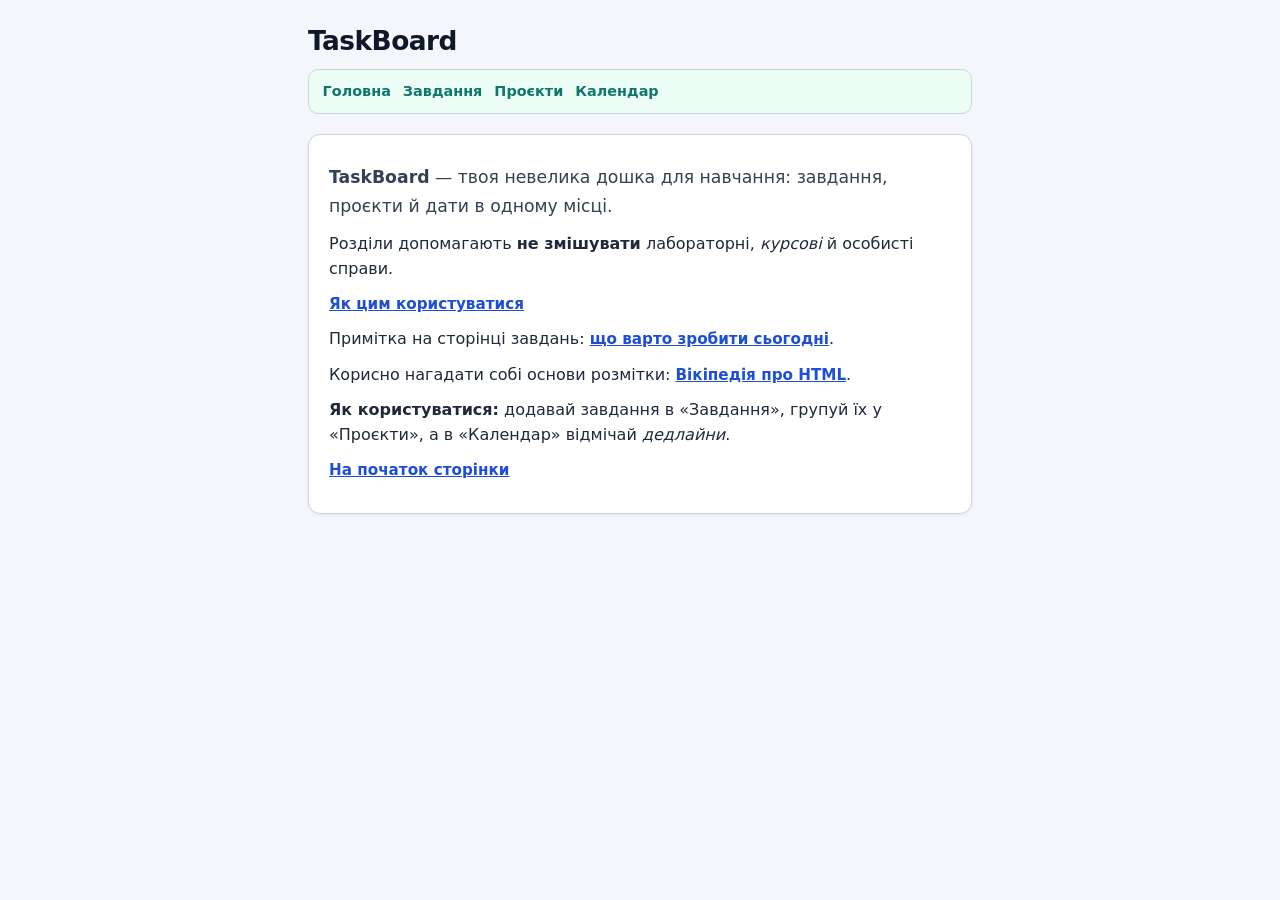
==== index.html @ 5daf0712 "ЛР3: зовнішній CSS, списки й таблиці, стилі посилань і body" ====
<!DOCTYPE html>
<html lang="uk">
<head>
  <meta charset="UTF-8">
  <meta name="author" content="Mashkovtseva Sofiia">
  <title>TaskBoard — головна</title>
  <link rel="stylesheet" href="styles.css">
  <style>
    main.panel a:link,
    main.panel a:visited {
      color: #1d4ed8 !important;
      text-decoration: underline !important;
      font-weight: 600 !important;
    }
    main.panel a:hover {
      color: #1e3a8a !important;
    }
  </style>
</head>
<body id="top" class="page-home">
  <div class="wrap">
    <header>
      <h1 id="main-title">TaskBoard</h1>
      <nav class="nav">
        <a href="index.html">Головна</a>
        <a href="tasks.html">Завдання</a>
        <a href="projects.html">Проєкти</a>
        <a href="calendar.html">Календар</a>
      </nav>
    </header>
    <main class="panel">
      <p class="lead" style="font-size: 1.08rem !important; line-height: 1.7 !important; color: #334155 !important;"><strong>TaskBoard</strong> — твоя невелика дошка для навчання: завдання, проєкти й дати в одному місці.</p>
      <p>Розділи допомагають <strong>не змішувати</strong> лабораторні, <em>курсові</em> й особисті справи.</p>
      <p><a href="#about">Як цим користуватися</a></p>
      <p>Примітка на сторінці завдань: <a href="tasks.html#tasks-note">що варто зробити сьогодні</a>.</p>
      <p>Корисно нагадати собі основи розмітки: <a href="https://uk.wikipedia.org/wiki/HTML">Вікіпедія про HTML</a>.</p>
      <p id="about"><strong>Як користуватися:</strong> додавай завдання в «Завдання», групуй їх у «Проєкти», а в «Календар» відмічай <em>дедлайни</em>.</p>
      <p><a href="#top">На початок сторінки</a></p>
    </main>
  </div>
</body>
</html>
---- styles.css ----
:root {
  --panel: #ffffff;
  --text: #1e293b;
  --muted: #64748b;
  --accent: #14b8a6;
  --accent-dark: #0f766e;
  --nav-bg: #ecfdf5;
  --border: #cbd5e1;
  --body-bg: #f1f5f9;
}

* {
  box-sizing: border-box;
}

body {
  margin: 0;
  min-height: 100vh;
  font-family: system-ui, -apple-system, "Segoe UI", Roboto, sans-serif;
  font-size: 1rem;
  line-height: 1.55;
  color: var(--text);
  font-style: normal;
  text-align: left;
  background-color: var(--body-bg);
}

body.page-home {
  background-color: #f4f6fb !important;
}

body.page-home {
  background-color: pink;
}

body.page-tasks {
  background-color: #f0fdf4 !important;
}

body.page-projects {
  background-color: #eef3f8 !important;
  background-image: url("images/clock.jpeg");
  background-repeat: no-repeat;
  background-position: top right;
  background-size: 200px auto;
}

body.page-calendar {
  background-color: #fffbeb !important;
}

h1#main-title {
  margin: 0 0 0.75rem;
  font-size: 1.65rem;
  font-weight: 700;
  font-style: normal;
  line-height: 1.25;
  letter-spacing: -0.02em;
  color: #0f172a;
  text-align: left;
}

main.panel a:link,
main.panel a:visited {
  font-size: 0.95rem;
  font-style: normal;
  line-height: 1.5;
  text-align: left;
  color: var(--accent-dark);
  text-decoration: none;
  font-weight: 600;
}

main.panel a:hover {
  color: var(--accent);
  text-decoration: underline;
}

table.simple-chart {
  border-collapse: separate;
  border-spacing: 0;
}

table.matrix {
  border-collapse: separate;
  border-spacing: 8px;
}

.wrap {
  max-width: 44rem;
  margin: 0 auto;
  padding: 1.5rem 1.25rem 2.5rem;
}

header {
  margin-bottom: 1.25rem;
}

.nav {
  display: flex;
  flex-wrap: wrap;
  gap: 0.35rem 0.75rem;
  padding: 0.65rem 0.85rem;
  background: var(--nav-bg);
  border-radius: 10px;
  border: 1px solid var(--border);
}

.nav a {
  color: var(--accent-dark);
  text-decoration: none;
  font-weight: 600;
  font-size: 0.9rem;
}

.nav a:hover {
  text-decoration: underline;
  color: var(--accent);
}

main.panel,
.panel {
  background: var(--panel);
  padding: 1.1rem 1.25rem 1.25rem;
  border-radius: 12px;
  border: 1px solid var(--border);
  box-shadow: 0 1px 3px rgba(15, 23, 42, 0.06);
}

p {
  margin: 0.65rem 0;
}

p.lead {
  font-size: 1.05rem;
  color: var(--muted);
}

a:link,
a:visited {
  color: var(--accent-dark);
}

a:hover {
  color: var(--accent);
}

table {
  width: 100%;
  margin: 1rem 0;
  font-size: 0.95rem;
  font-family: system-ui, -apple-system, "Segoe UI", Roboto, sans-serif;
  border: 2px solid #94a3b8;
  border-radius: 8px;
  overflow: hidden;
  background-color: #f8fafc;
}

table caption {
  caption-side: top;
  text-align: left;
  font-weight: 700;
  font-size: 1rem;
  line-height: 1.4;
  margin: 0 0 0.5rem;
  padding: 0.25rem 0;
  color: #0f172a;
}

th,
td {
  border: 1px solid var(--border);
  padding: 0.55rem 0.7rem;
  vertical-align: middle;
  font-size: 0.95rem;
  line-height: 1.45;
}

th {
  background: #ccfbf1;
  color: #134e4a;
  font-weight: 700;
}

tbody tr:nth-child(even) td {
  background-color: #f1f5f9;
}

table.simple-chart td,
table.simple-chart th {
  background-color: #ffffff;
}

table.simple-chart tbody tr:nth-child(even) td {
  background-color: #f8fafc;
}

table.matrix {
  background-color: #fffef5;
  border-color: #eab308;
}

table.matrix th,
table.matrix td {
  border-color: #fde047;
}

.img-inline {
  display: block;
  border-radius: 8px;
  max-width: 100%;
  height: auto;
}

a.img-wrap {
  display: inline-block;
  border-radius: 10px;
  overflow: hidden;
  box-shadow: 0 2px 8px rgba(15, 23, 42, 0.12);
}

a.img-wrap:hover {
  box-shadow: 0 4px 14px rgba(59, 130, 246, 0.35);
}

iframe {
  display: block;
  width: 100%;
  max-width: 100%;
  height: 200px;
  margin: 0.75rem 0;
  border: 1px solid var(--border);
  border-radius: 10px;
  background: var(--panel);
}

ul {
  margin: 0.65rem 0 0.85rem;
  padding: 0.5rem 0.5rem 0.5rem 1.75rem;
  border: 1px solid #cbd5e1;
  border-radius: 8px;
  background-color: #f8fafc;
  color: #1e293b;
  font-size: 0.95rem;
  line-height: 1.55;
}

ol {
  margin: 0.65rem 0 0.85rem;
  padding: 0.55rem 0.55rem 0.55rem 1.85rem;
  border: 1px solid #bae6fd;
  border-radius: 8px;
  background-color: #f0f9ff;
  color: #0c4a6e;
  font-size: 0.95rem;
  line-height: 1.55;
}

dl {
  margin: 0.65rem 0 0.85rem;
  padding: 0.65rem 0.85rem;
  border: 1px solid #c4b5fd;
  border-radius: 8px;
  background-color: #faf5ff;
  color: #1e293b;
  font-size: 0.95rem;
  line-height: 1.5;
}

dt {
  font-weight: 700;
  margin-top: 0.4rem;
  color: #5b21b6;
  font-size: 0.98rem;
}

dd {
  margin: 0.25rem 0 0.5rem 1rem;
  padding-left: 0.35rem;
  color: var(--muted);
  border-left: 3px solid #ddd6fe;
}
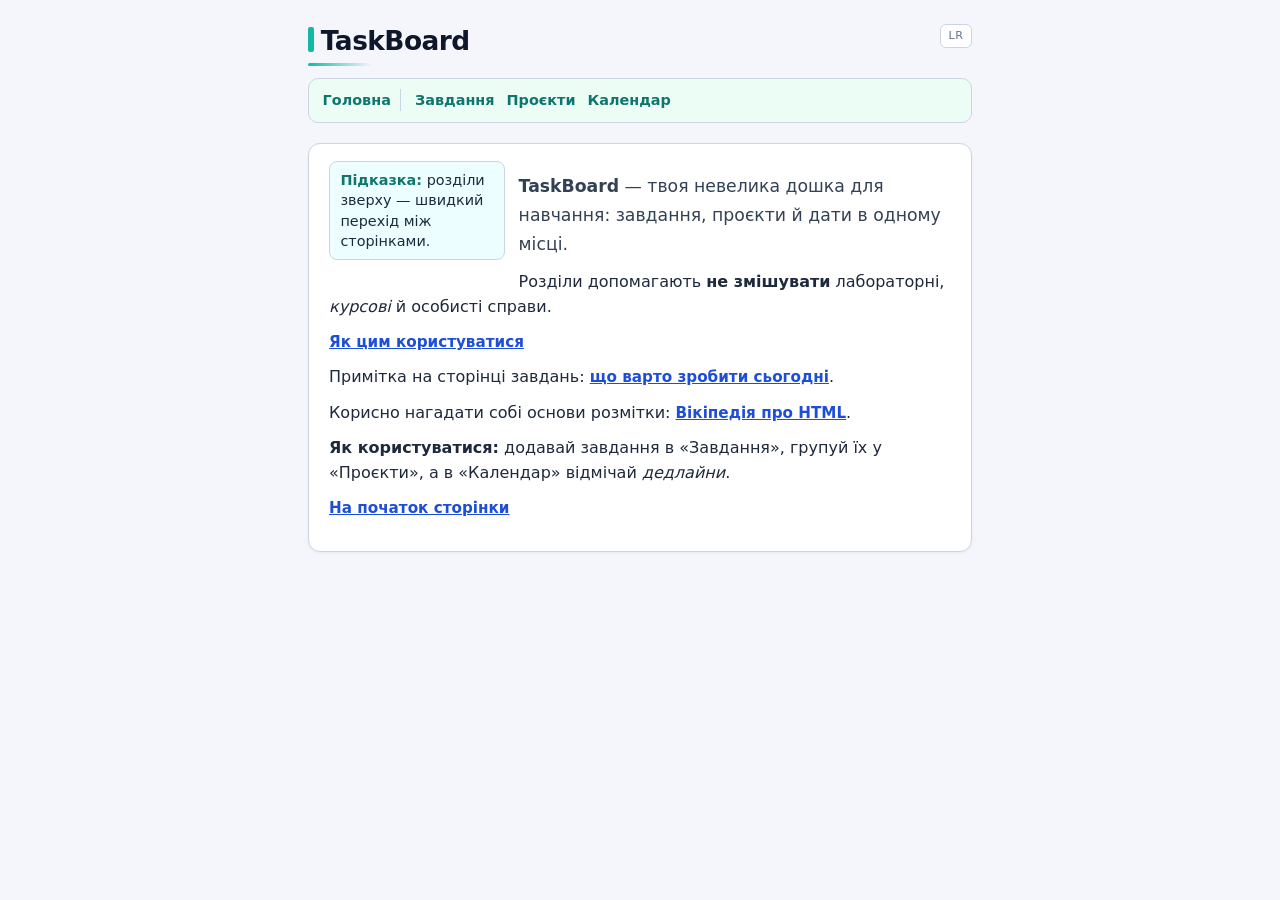
==== commit 41ddd039: "ЛР5: div і span, position і float, псевдокласи посилань та ::before/::after" ====
--- a/index.html
+++ b/index.html
@@ -15,20 +15,27 @@
     main.panel a:hover {
       color: #1e3a8a !important;
     }
+    main.panel a:active {
+      color: #b45309 !important;
+    }
   </style>
 </head>
 <body id="top" class="page-home">
   <div class="wrap">
-    <header>
-      <h1 id="main-title">TaskBoard</h1>
-      <nav class="nav">
-        <a href="index.html">Головна</a>
-        <a href="tasks.html">Завдання</a>
-        <a href="projects.html">Проєкти</a>
-        <a href="calendar.html">Календар</a>
-      </nav>
-    </header>
+    <div class="header-block">
+      <div class="corner-badge"><span>LR</span></div>
+      <header>
+        <h1 id="main-title"><span>TaskBoard</span></h1>
+        <nav class="nav">
+          <a href="index.html">Головна</a>
+          <a href="tasks.html">Завдання</a>
+          <a href="projects.html">Проєкти</a>
+          <a href="calendar.html">Календар</a>
+        </nav>
+      </header>
+    </div>
     <main class="panel">
+      <div class="aside-float" style="float: left"><span>Підказка:</span> розділи зверху — швидкий перехід між сторінками.</div>
       <p class="lead" style="font-size: 1.08rem !important; line-height: 1.7 !important; color: #334155 !important;"><strong>TaskBoard</strong> — твоя невелика дошка для навчання: завдання, проєкти й дати в одному місці.</p>
       <p>Розділи допомагають <strong>не змішувати</strong> лабораторні, <em>курсові</em> й особисті справи.</p>
       <p><a href="#about">Як цим користуватися</a></p>
--- a/styles.css
+++ b/styles.css
@@ -60,6 +60,27 @@
   text-align: left;
 }
 
+h1#main-title::before {
+  content: "";
+  display: inline-block;
+  width: 0.35rem;
+  height: 0.95em;
+  margin-right: 0.45rem;
+  vertical-align: -0.06em;
+  border-radius: 2px;
+  background-color: var(--accent);
+}
+
+h1#main-title::after {
+  content: "";
+  display: block;
+  width: 4rem;
+  height: 3px;
+  margin-top: 0.35rem;
+  border-radius: 2px;
+  background: linear-gradient(90deg, var(--accent), transparent);
+}
+
 main.panel a:link,
 main.panel a:visited {
   font-size: 0.95rem;
@@ -76,6 +97,10 @@
   text-decoration: underline;
 }
 
+main.panel a:active {
+  color: #0f766e;
+}
+
 table.simple-chart {
   border-collapse: separate;
   border-spacing: 0;
@@ -87,13 +112,33 @@
 }
 
 .wrap {
+  position: relative;
   max-width: 44rem;
   margin: 0 auto;
   padding: 1.5rem 1.25rem 2.5rem;
 }
 
+.header-block {
+  position: relative;
+  margin-bottom: 1.25rem;
+}
+
+.corner-badge {
+  position: absolute;
+  top: 0;
+  right: 0;
+  z-index: 1;
+  padding: 0.15rem 0.45rem;
+  font-size: 0.7rem;
+  letter-spacing: 0.06em;
+  color: var(--muted);
+  border: 1px solid var(--border);
+  border-radius: 6px;
+  background: var(--panel);
+}
+
 header {
-  margin-bottom: 1.25rem;
+  margin-bottom: 0;
 }
 
 .nav {
@@ -106,7 +151,8 @@
   border: 1px solid var(--border);
 }
 
-.nav a {
+.nav a:link,
+.nav a:visited {
   color: var(--accent-dark);
   text-decoration: none;
   font-weight: 600;
@@ -116,6 +162,39 @@
 .nav a:hover {
   text-decoration: underline;
   color: var(--accent);
+}
+
+.nav a:active {
+  color: #0e7490;
+  text-decoration: none;
+}
+
+.nav a:first-child {
+  padding-right: 0.55rem;
+  margin-right: 0.15rem;
+  border-right: 1px solid var(--border);
+}
+
+main.panel .aside-float {
+  max-width: 11rem;
+  margin: 0 0.85rem 0.65rem 0;
+  padding: 0.5rem 0.65rem;
+  border: 1px solid var(--border);
+  border-radius: 8px;
+  background: #ecfeff;
+  font-size: 0.9rem;
+  line-height: 1.4;
+}
+
+main.panel .aside-float span {
+  font-weight: 700;
+  color: var(--accent-dark);
+}
+
+main.panel::after {
+  content: "";
+  display: block;
+  clear: both;
 }
 
 main.panel,
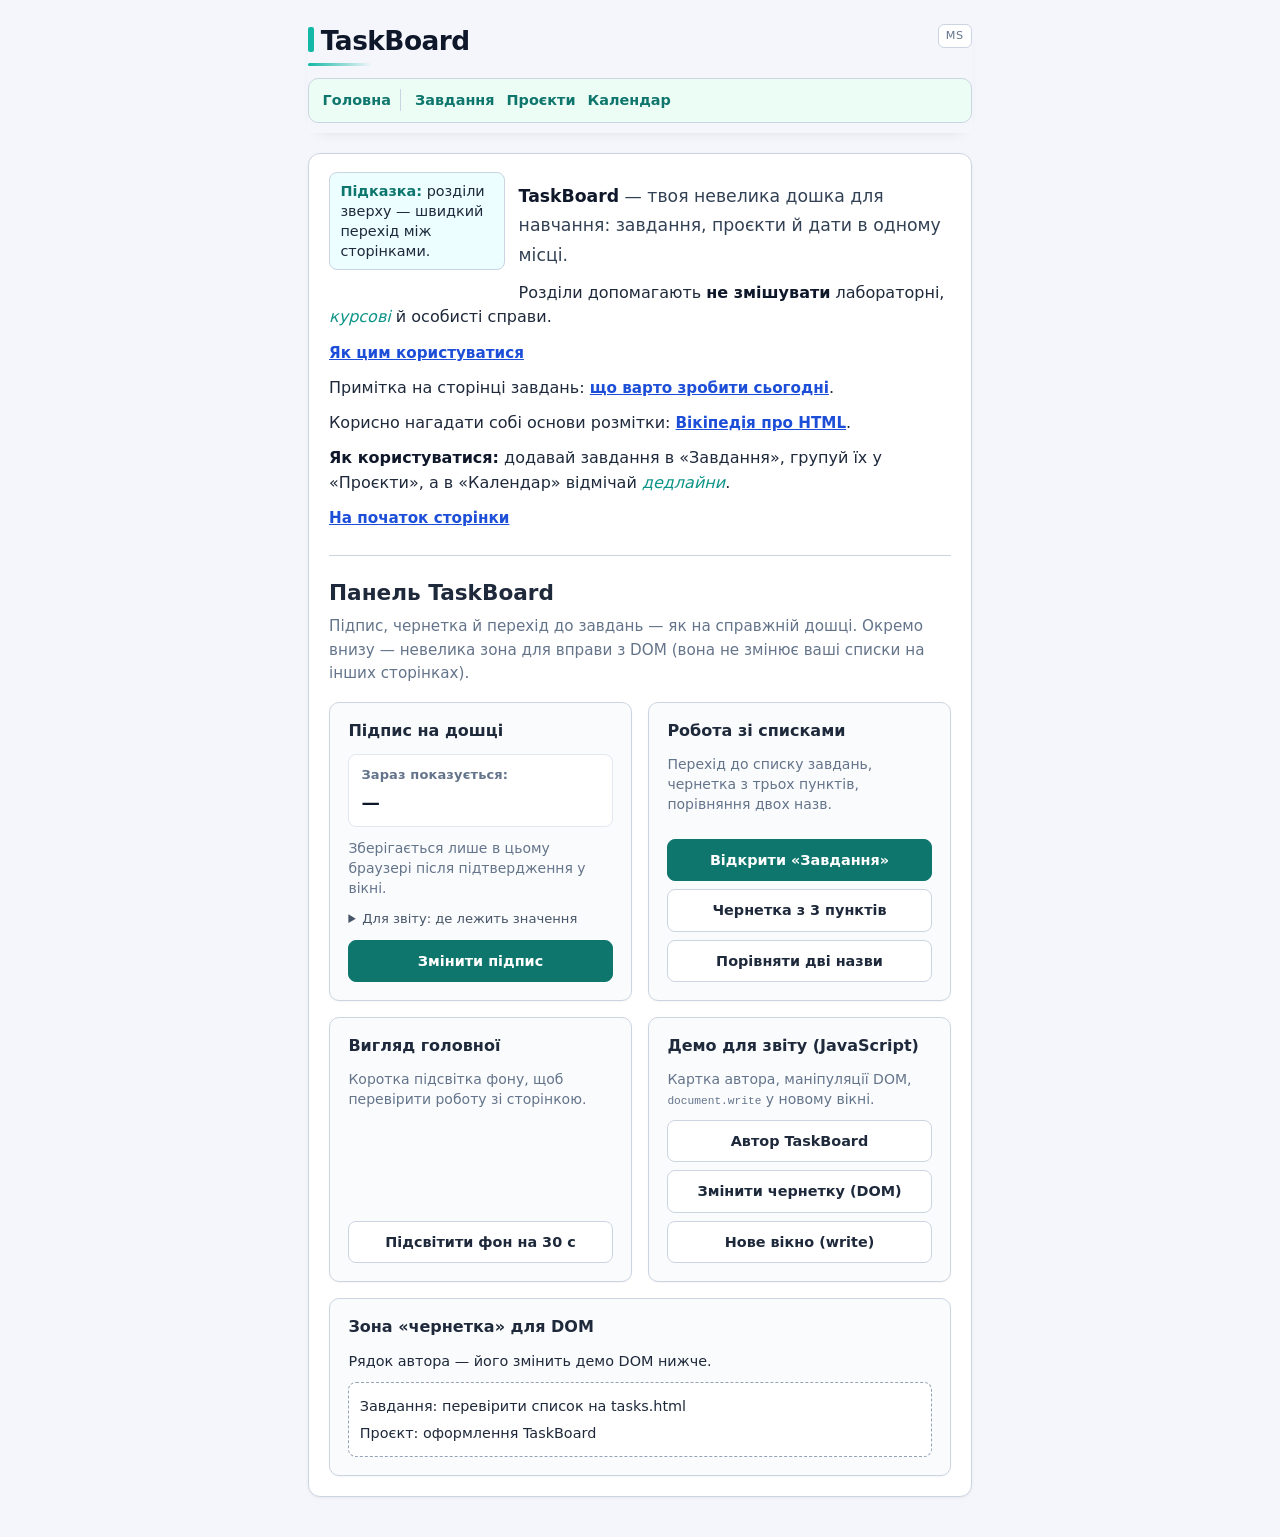
==== commit 002bb93c: "update taskboard" ====
--- a/index.html
+++ b/index.html
@@ -23,7 +23,7 @@
 <body id="top" class="page-home">
   <div class="wrap">
     <div class="header-block">
-      <div class="corner-badge"><span>LR</span></div>
+      <div class="corner-badge"><span>MS</span></div>
       <header>
         <h1 id="main-title"><span>TaskBoard</span></h1>
         <nav class="nav">
@@ -43,7 +43,132 @@
       <p>Корисно нагадати собі основи розмітки: <a href="https://uk.wikipedia.org/wiki/HTML">Вікіпедія про HTML</a>.</p>
       <p id="about"><strong>Як користуватися:</strong> додавай завдання в «Завдання», групуй їх у «Проєкти», а в «Календар» відмічай <em>дедлайни</em>.</p>
       <p><a href="#top">На початок сторінки</a></p>
+
+      <section id="page-scripts" class="tb-lab" aria-labelledby="page-scripts-title">
+        <header class="tb-lab__intro">
+          <h2 id="page-scripts-title">Панель TaskBoard</h2>
+          <p>
+            Підпис, чернетка й перехід до завдань — як на справжній дошці. Окремо внизу — невелика зона для вправи з DOM
+            (вона не змінює ваші списки на інших сторінках).
+          </p>
+        </header>
+
+        <div class="tb-lab__grid">
+          <section class="tb-card" aria-labelledby="tb-profile-heading">
+            <h3 id="tb-profile-heading">Підпис на дошці</h3>
+            <p class="tb-card__display">
+              <span class="tb-card__label">Зараз показується:</span>
+              <strong id="board-display-name" class="tb-card__name">—</strong>
+            </p>
+            <p class="tb-card__hint">Зберігається лише в цьому браузері після підтвердження у вікні.</p>
+            <details class="tb-details">
+              <summary>Для звіту: де лежить значення</summary>
+              <p><code>localStorage</code>, ключ <code>taskboardDisplayName</code>.</p>
+            </details>
+            <button type="button" id="btn-native-windows" class="tb-btn tb-btn--accent">Змінити підпис</button>
+          </section>
+
+          <section class="tb-card" aria-labelledby="tb-work-heading">
+            <h3 id="tb-work-heading">Робота зі списками</h3>
+            <p class="tb-card__hint">Перехід до списку завдань, чернетка з трьох пунктів, порівняння двох назв.</p>
+            <div class="tb-card__actions">
+              <button type="button" id="btn-open-tasks" class="tb-btn tb-btn--accent">Відкрити «Завдання»</button>
+              <button type="button" id="btn-user-lines" class="tb-btn">Чернетка з 3 пунктів</button>
+              <button type="button" id="btn-string-compare" class="tb-btn">Порівняти дві назви</button>
+            </div>
+          </section>
+
+          <section class="tb-card" aria-labelledby="tb-look-heading">
+            <h3 id="tb-look-heading">Вигляд головної</h3>
+            <p class="tb-card__hint">Коротка підсвітка фону, щоб перевірити роботу зі сторінкою.</p>
+            <div class="tb-card__actions">
+              <button type="button" id="btn-temp-background" class="tb-btn">Підсвітити фон на 30 с</button>
+            </div>
+          </section>
+
+          <section class="tb-card tb-card--course" aria-labelledby="tb-course-heading">
+            <h3 id="tb-course-heading">Демо для звіту (JavaScript)</h3>
+            <p class="tb-card__hint">Картка автора, маніпуляції DOM, <code>document.write</code> у новому вікні.</p>
+            <div class="tb-card__actions">
+              <button type="button" id="btn-author-card" class="tb-btn">Автор TaskBoard</button>
+              <button type="button" id="btn-dom-demo" class="tb-btn">Змінити чернетку (DOM)</button>
+              <button type="button" id="btn-document-write" class="tb-btn">Нове вікно (write)</button>
+            </div>
+          </section>
+
+          <section class="tb-card tb-card--wide tb-card--sandbox" aria-labelledby="tb-sandbox-heading">
+            <h3 id="tb-sandbox-heading">Зона «чернетка» для DOM</h3>
+            <p id="author-snippet" data-role="автор">Рядок автора — його змінить демо DOM нижче.</p>
+            <div id="dom-sandbox">
+              <p class="sandbox-line">Завдання: перевірити список на tasks.html</p>
+              <p class="sandbox-line">Проєкт: оформлення TaskBoard</p>
+            </div>
+          </section>
+        </div>
+      </section>
     </main>
   </div>
+  <script>
+    (function () {
+      function bindNativeWindowsDemo() {
+        window.alert(
+          "TaskBoard — крок 1 з 3: alert.\n\n" +
+            "Далі з’явиться prompt: введіть ім’я або нік, яким ви підписуєтесь на дошці.\n" +
+            "Якщо у prompt натиснете «Скасувати», вікно підтвердження (confirm) не відкриється."
+        );
+        var name = window.prompt(
+          "TaskBoard — крок 2 з 3: prompt.\n\nЯк до вас звертатися на дошці (ім’я або нік)?",
+          ""
+        );
+        if (name === null) {
+          window.alert("TaskBoard: введення імені скасовано — поверніться до кнопки, коли будете готові.");
+          return;
+        }
+        var accepted = window.confirm(
+          "TaskBoard — крок 3 з 3: confirm.\n\nПідпис на дошці: «" +
+            name +
+            "».\n\nOK — зберегти в localStorage і показати в блоці «Підпис на дошці» нижче.\nСкасувати — не зберігати."
+        );
+        if (!accepted) {
+          window.alert("TaskBoard: підпис не збережено (у confirm натиснуто Скасувати).");
+          return;
+        }
+        var trimmed = name.trim();
+        if (trimmed === "") {
+          window.alert("TaskBoard: підпис лише з пробілів — нічого не збережено, введіть букви або цифри.");
+          return;
+        }
+        try {
+          window.localStorage.setItem("taskboardDisplayName", trimmed);
+        } catch (err) {
+          window.alert("TaskBoard: не вдалося записати в localStorage (наприклад, приватний режим).");
+          return;
+        }
+        var slot = document.getElementById("board-display-name");
+        if (slot) {
+          slot.textContent = trimmed;
+        }
+      }
+      function applyStoredBoardName() {
+        try {
+          var stored = window.localStorage.getItem("taskboardDisplayName");
+          var slot = document.getElementById("board-display-name");
+          if (stored && slot) {
+            slot.textContent = stored;
+          }
+        } catch (err) {
+          /* ignore */
+        }
+      }
+      document.addEventListener("DOMContentLoaded", function () {
+        applyStoredBoardName();
+        var b = document.getElementById("btn-native-windows");
+        if (b) {
+          b.addEventListener("click", bindNativeWindowsDemo);
+        }
+      });
+    })();
+  </script>
+  <script src="app.js" defer></script>
 </body>
 </html>
--- a/styles.css
+++ b/styles.css
@@ -29,10 +29,6 @@
   background-color: #f4f6fb !important;
 }
 
-body.page-home {
-  background-color: pink;
-}
-
 body.page-tasks {
   background-color: #f0fdf4 !important;
 }
@@ -112,15 +108,40 @@
 }
 
 .wrap {
-  position: relative;
   max-width: 44rem;
   margin: 0 auto;
   padding: 1.5rem 1.25rem 2.5rem;
 }
 
 .header-block {
-  position: relative;
+  position: sticky;
+  top: 0;
+  z-index: 30;
   margin-bottom: 1.25rem;
+  padding-bottom: 0.65rem;
+  box-shadow: 0 6px 14px -10px rgba(15, 23, 42, 0.15);
+}
+
+/* Фон як у body.* — щоб при прокрутці текст під шапкою не «просвічував» */
+body.page-home .header-block {
+  background-color: #f4f6fb;
+}
+
+/* Той самий селектор, але з !important — перебиває колір у блоці вище */
+/* body.page-home .header-block {
+  background-color: pink !important;
+} */
+
+body.page-tasks .header-block {
+  background-color: #f0fdf4;
+}
+
+body.page-projects .header-block {
+  background-color: #eef3f8;
+}
+
+body.page-calendar .header-block {
+  background-color: #fffbeb;
 }
 
 .corner-badge {
@@ -141,6 +162,10 @@
   margin-bottom: 0;
 }
 
+header > h1 + .nav {
+  margin-top: 0.35rem;
+}
+
 .nav {
   display: flex;
   flex-wrap: wrap;
@@ -151,25 +176,25 @@
   border: 1px solid var(--border);
 }
 
-.nav a:link,
-.nav a:visited {
+.nav > a:link,
+.nav > a:visited {
   color: var(--accent-dark);
   text-decoration: none;
   font-weight: 600;
   font-size: 0.9rem;
 }
 
-.nav a:hover {
+.nav > a:hover {
   text-decoration: underline;
   color: var(--accent);
 }
 
-.nav a:active {
+.nav > a:active {
   color: #0e7490;
   text-decoration: none;
 }
 
-.nav a:first-child {
+.nav > a:first-child {
   padding-right: 0.55rem;
   margin-right: 0.15rem;
   border-right: 1px solid var(--border);
@@ -213,6 +238,27 @@
 p.lead {
   font-size: 1.05rem;
   color: var(--muted);
+}
+
+main.panel p em {
+  color: #0d9488;
+  font-style: italic;
+}
+
+main.panel p strong {
+  color: #0f172a;
+}
+
+main.panel ul > li {
+  padding: 0.15rem 0;
+}
+
+main.panel ol > li {
+  padding: 0.15rem 0;
+}
+
+dl dt + dd {
+  margin-top: 0.15rem;
 }
 
 a:link,
@@ -359,3 +405,196 @@
   color: var(--muted);
   border-left: 3px solid #ddd6fe;
 }
+
+/* ——— Панель TaskBoard (головна, #page-scripts) ——— */
+.tb-lab {
+  margin-top: 1.5rem;
+  padding-top: 1.25rem;
+  border-top: 1px solid var(--border);
+}
+
+.tb-lab__intro h2 {
+  margin: 0 0 0.35rem;
+  font-size: 1.35rem;
+  color: var(--text);
+}
+
+.tb-lab__intro p {
+  margin: 0 0 1rem;
+  color: var(--muted);
+  font-size: 0.95rem;
+  max-width: 52rem;
+}
+
+.tb-lab__grid {
+  display: grid;
+  gap: 1rem;
+  grid-template-columns: repeat(auto-fit, minmax(15.5rem, 1fr));
+  align-items: stretch;
+}
+
+@media (min-width: 900px) {
+  .tb-lab__grid {
+    grid-template-columns: repeat(2, minmax(0, 1fr));
+  }
+
+  .tb-card--wide {
+    grid-column: 1 / -1;
+  }
+}
+
+.tb-card {
+  display: flex;
+  flex-direction: column;
+  gap: 0.65rem;
+  height: 100%;
+  min-height: 0;
+  margin: 0;
+  padding: 1rem 1.15rem 1.1rem;
+  background: #fafbfc;
+  border: 1px solid var(--border);
+  border-radius: 10px;
+  box-shadow: 0 1px 2px rgba(15, 23, 42, 0.04);
+}
+
+/* Кнопки / блок дій — внизу картки в одному ряду сітки */
+.tb-card:not(.tb-card--sandbox) > *:last-child {
+  margin-top: auto;
+}
+
+.tb-card--sandbox {
+  height: auto;
+}
+
+.tb-card--sandbox > *:last-child {
+  margin-top: 0;
+}
+
+.tb-card p {
+  margin: 0;
+}
+
+.tb-card h3 {
+  margin: 0;
+  font-size: 1rem;
+  font-weight: 700;
+  color: var(--text);
+}
+
+.tb-card__display {
+  margin: 0;
+  padding: 0.65rem 0.75rem;
+  background: var(--panel);
+  border: 1px solid #e2e8f0;
+  border-radius: 8px;
+}
+
+.tb-card__label {
+  display: block;
+  font-size: 0.8125rem;
+  font-weight: 600;
+  letter-spacing: 0.01em;
+  color: var(--muted);
+  margin-bottom: 0.35rem;
+}
+
+.tb-card__name {
+  display: block;
+  font-size: 1.15rem;
+  font-weight: 700;
+  color: var(--accent-dark);
+  line-height: 1.35;
+  overflow-wrap: anywhere;
+}
+
+.tb-card__hint {
+  margin: 0;
+  font-size: 0.875rem;
+  color: var(--muted);
+  line-height: 1.45;
+}
+
+.tb-card--course .tb-card__hint code {
+  font-size: 0.8em;
+}
+
+.tb-details {
+  margin: 0;
+  font-size: 0.82rem;
+  color: var(--muted);
+}
+
+.tb-details summary {
+  cursor: pointer;
+  color: #475569;
+}
+
+.tb-details p {
+  margin: 0.4rem 0 0;
+  padding-left: 0.5rem;
+  border-left: 2px solid #e2e8f0;
+}
+
+.tb-card__actions {
+  display: flex;
+  flex-direction: column;
+  gap: 0.5rem;
+  width: 100%;
+  margin: 0;
+  padding: 0;
+}
+
+.tb-btn {
+  display: block;
+  width: 100%;
+  box-sizing: border-box;
+  margin: 0;
+  padding: 0.55rem 0.75rem;
+  min-height: 2.65rem;
+  font: inherit;
+  font-size: 0.9rem;
+  font-weight: 600;
+  text-align: center;
+  color: var(--text);
+  background: var(--panel);
+  border: 1px solid var(--border);
+  border-radius: 8px;
+  cursor: pointer;
+  transition: background 0.15s ease, border-color 0.15s ease, color 0.15s ease;
+}
+
+.tb-btn:hover {
+  background: #f1f5f9;
+  border-color: #94a3b8;
+}
+
+.tb-btn--accent {
+  color: #fff;
+  background: var(--accent-dark);
+  border-color: var(--accent-dark);
+}
+
+.tb-btn--accent:hover {
+  background: #0d9488;
+  border-color: #0d9488;
+  color: #fff;
+}
+
+.tb-card--sandbox #author-snippet {
+  margin: 0;
+  font-size: 0.9rem;
+}
+
+.tb-card--sandbox #dom-sandbox {
+  margin: 0;
+  padding: 0.5rem 0.65rem;
+  background: var(--panel);
+  border: 1px dashed #94a3b8;
+  border-radius: 8px;
+  font-size: 0.9rem;
+}
+
+.tb-card--sandbox #dom-sandbox .sandbox-line {
+  margin: 0.25rem 0;
+}
+
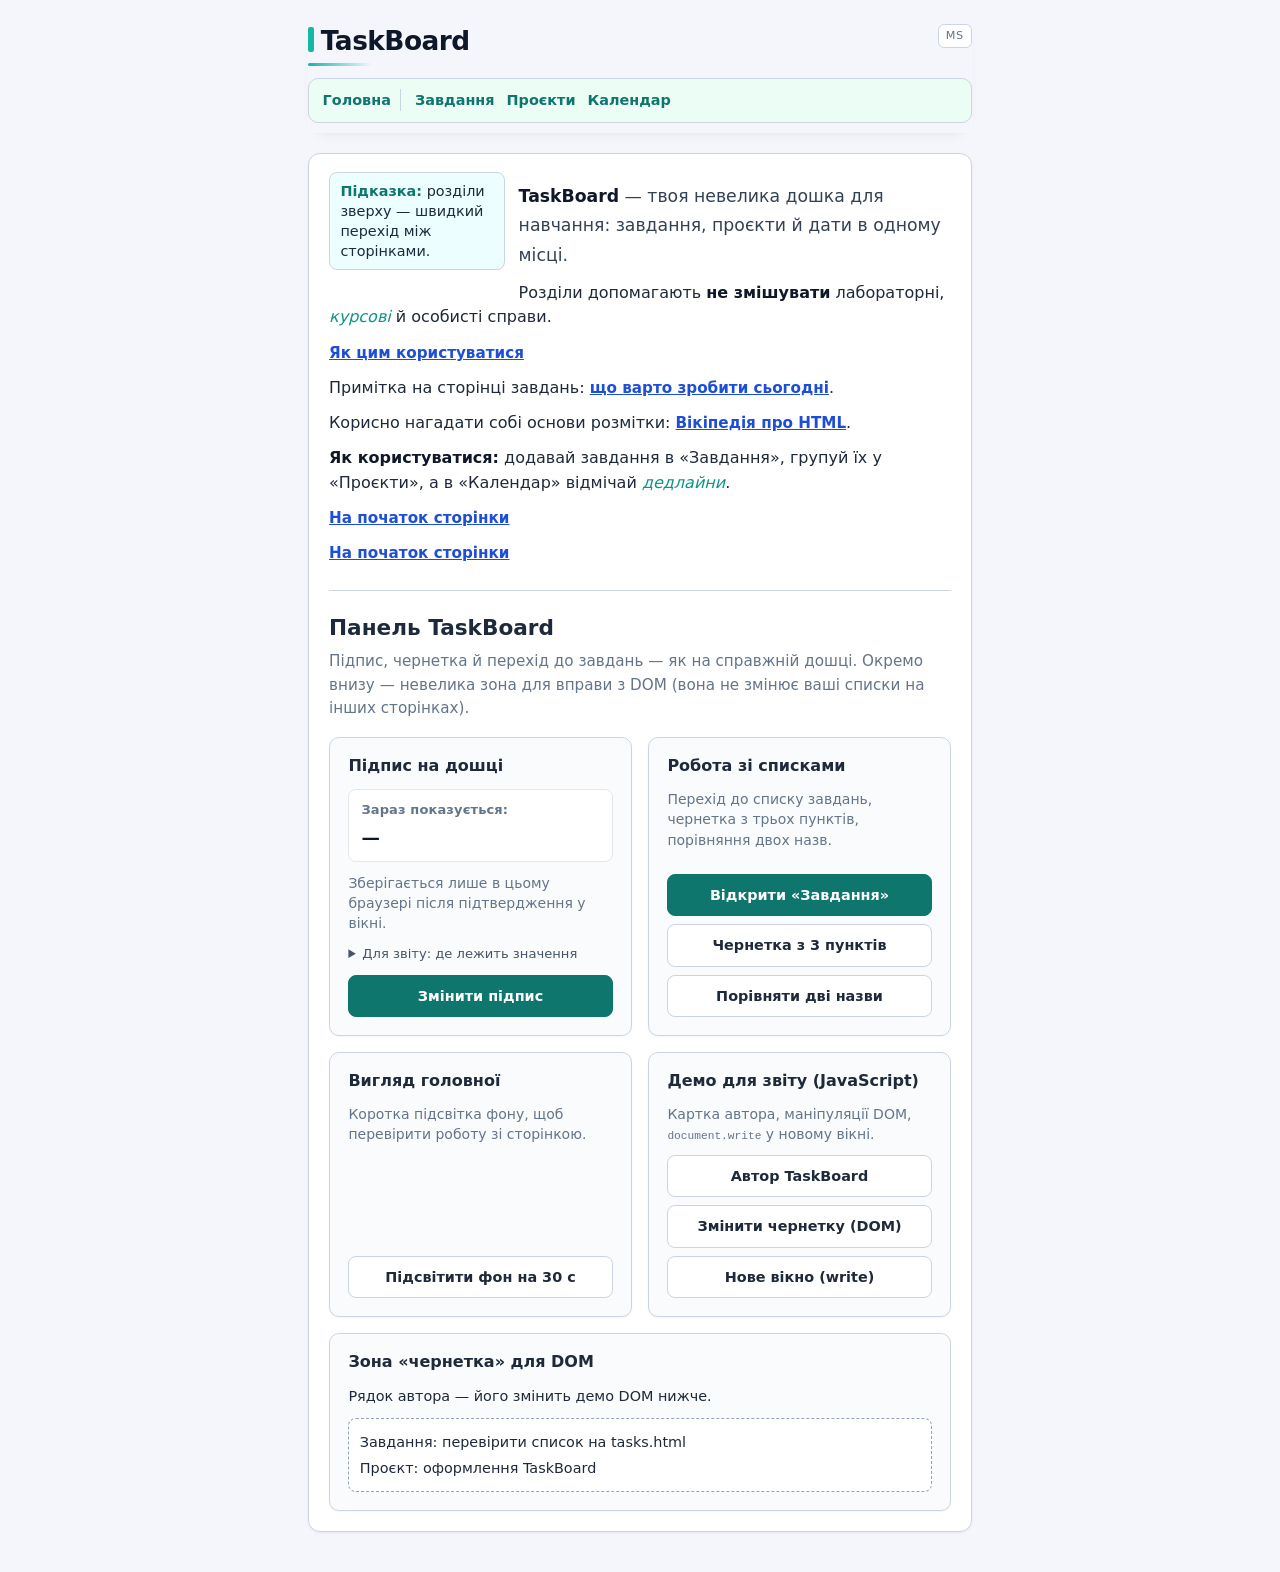
==== commit b1c4c4b1: "1" ====
--- a/index.html
+++ b/index.html
@@ -42,6 +42,7 @@
       <p>Примітка на сторінці завдань: <a href="tasks.html#tasks-note">що варто зробити сьогодні</a>.</p>
       <p>Корисно нагадати собі основи розмітки: <a href="https://uk.wikipedia.org/wiki/HTML">Вікіпедія про HTML</a>.</p>
       <p id="about"><strong>Як користуватися:</strong> додавай завдання в «Завдання», групуй їх у «Проєкти», а в «Календар» відмічай <em>дедлайни</em>.</p>
+      <p><a href="#top">На початок сторінки</a></p>
       <p><a href="#top">На початок сторінки</a></p>
 
       <section id="page-scripts" class="tb-lab" aria-labelledby="page-scripts-title">
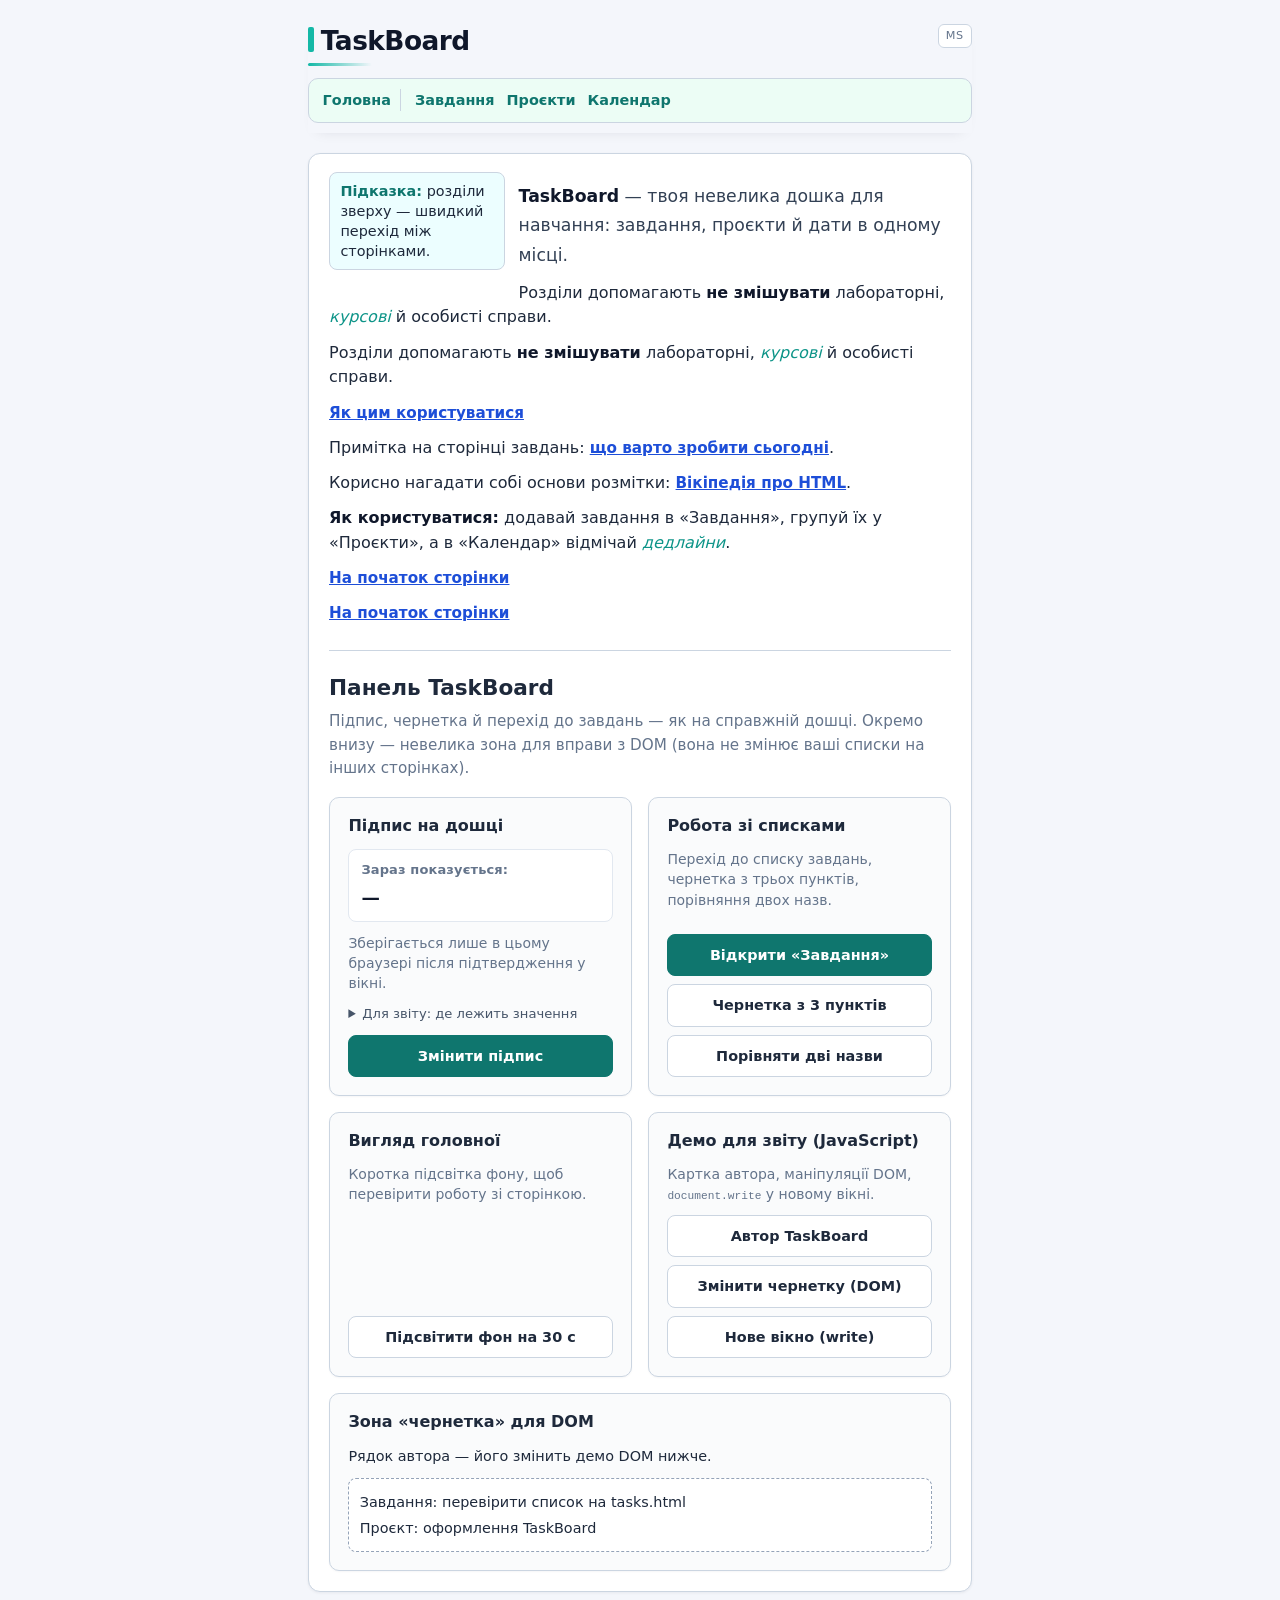
==== commit 7bd8aead: "commit" ====
--- a/index.html
+++ b/index.html
@@ -37,6 +37,7 @@
     <main class="panel">
       <div class="aside-float" style="float: left"><span>Підказка:</span> розділи зверху — швидкий перехід між сторінками.</div>
       <p class="lead" style="font-size: 1.08rem !important; line-height: 1.7 !important; color: #334155 !important;"><strong>TaskBoard</strong> — твоя невелика дошка для навчання: завдання, проєкти й дати в одному місці.</p>
+      <p>Розділи допомагають <strong>не змішувати</strong> лабораторні, <em>курсові</em> й особисті справи.</p>
       <p>Розділи допомагають <strong>не змішувати</strong> лабораторні, <em>курсові</em> й особисті справи.</p>
       <p><a href="#about">Як цим користуватися</a></p>
       <p>Примітка на сторінці завдань: <a href="tasks.html#tasks-note">що варто зробити сьогодні</a>.</p>
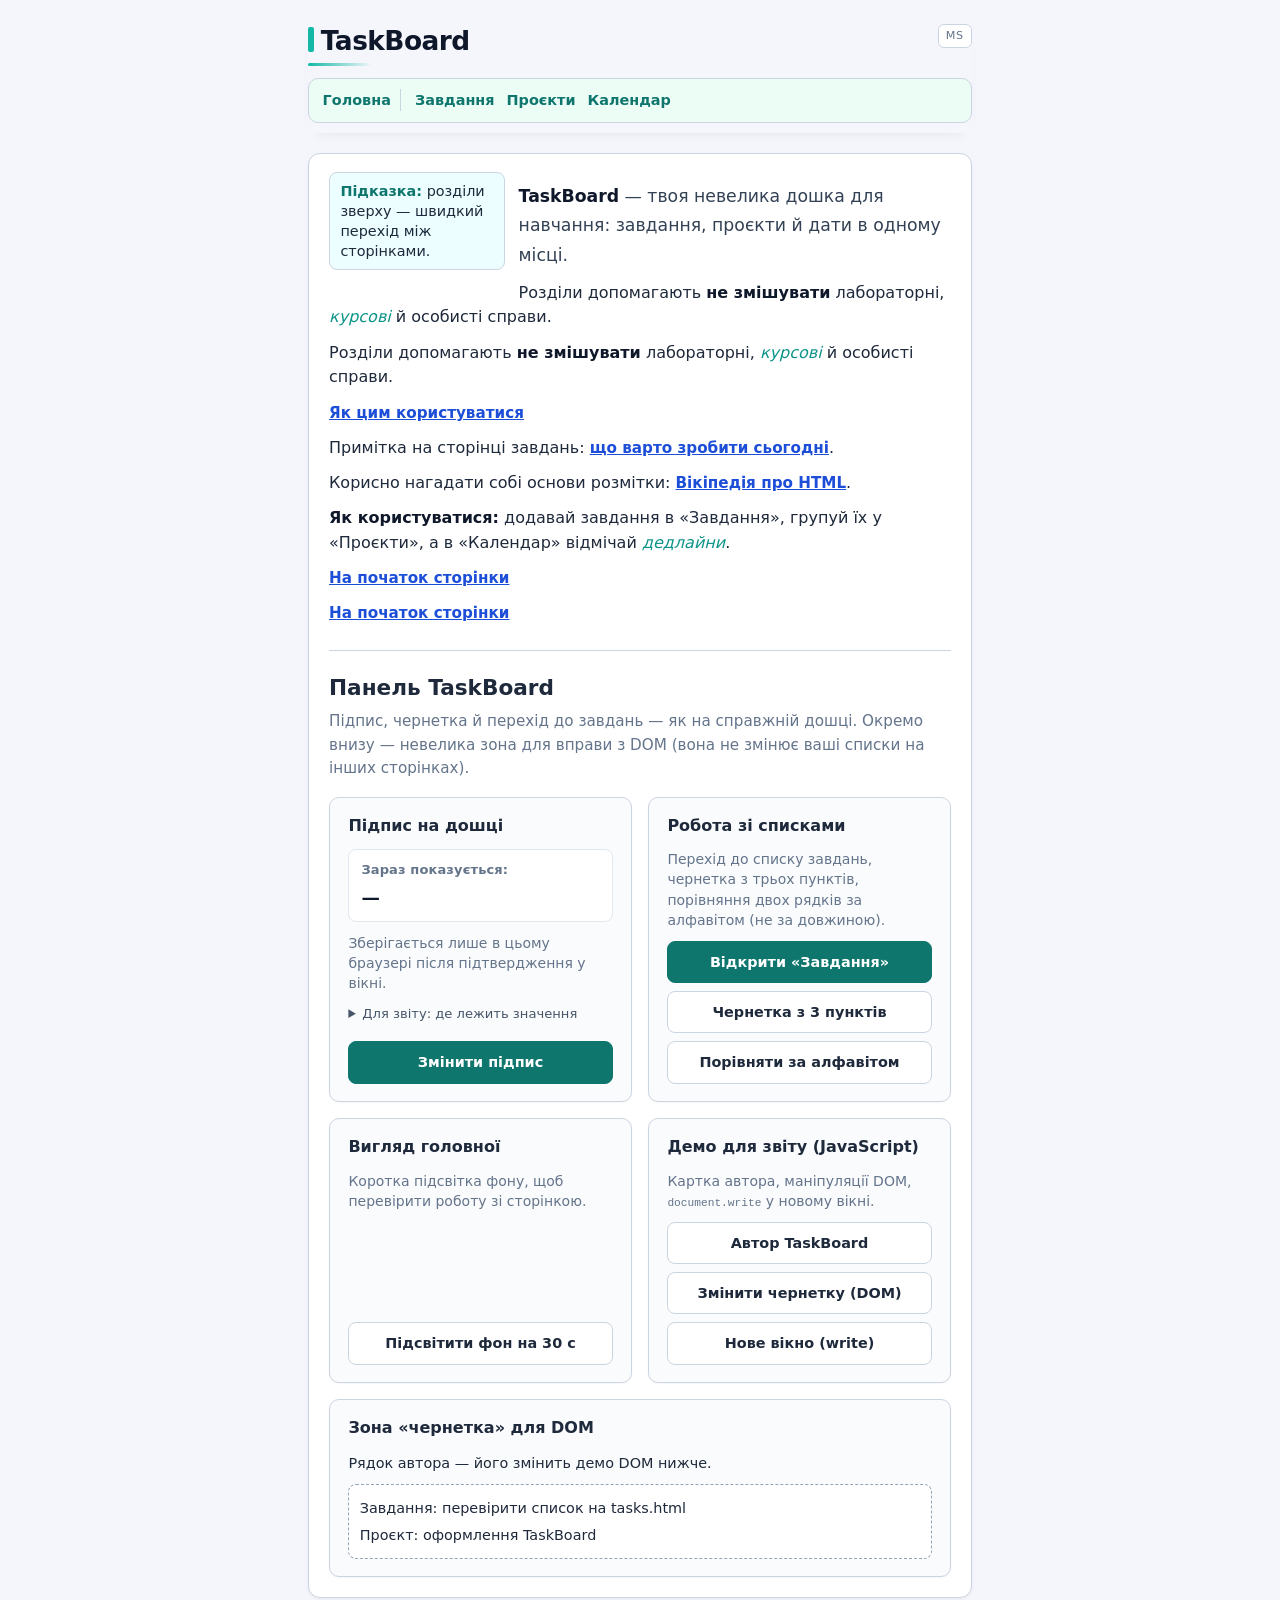
==== commit 3496b855: "Оновлення JS: const/let у app.js та внутрішньому скрипті index.html. Уточнено порівняння рядків за а" ====
--- a/index.html
+++ b/index.html
@@ -72,11 +72,11 @@
 
           <section class="tb-card" aria-labelledby="tb-work-heading">
             <h3 id="tb-work-heading">Робота зі списками</h3>
-            <p class="tb-card__hint">Перехід до списку завдань, чернетка з трьох пунктів, порівняння двох назв.</p>
+            <p class="tb-card__hint">Перехід до списку завдань, чернетка з трьох пунктів, порівняння двох рядків за алфавітом (не за довжиною).</p>
             <div class="tb-card__actions">
               <button type="button" id="btn-open-tasks" class="tb-btn tb-btn--accent">Відкрити «Завдання»</button>
               <button type="button" id="btn-user-lines" class="tb-btn">Чернетка з 3 пунктів</button>
-              <button type="button" id="btn-string-compare" class="tb-btn">Порівняти дві назви</button>
+              <button type="button" id="btn-string-compare" class="tb-btn">Порівняти за алфавітом</button>
             </div>
           </section>
 
@@ -118,7 +118,7 @@
             "Далі з’явиться prompt: введіть ім’я або нік, яким ви підписуєтесь на дошці.\n" +
             "Якщо у prompt натиснете «Скасувати», вікно підтвердження (confirm) не відкриється."
         );
-        var name = window.prompt(
+        const name = window.prompt(
           "TaskBoard — крок 2 з 3: prompt.\n\nЯк до вас звертатися на дошці (ім’я або нік)?",
           ""
         );
@@ -126,7 +126,7 @@
           window.alert("TaskBoard: введення імені скасовано — поверніться до кнопки, коли будете готові.");
           return;
         }
-        var accepted = window.confirm(
+        const accepted = window.confirm(
           "TaskBoard — крок 3 з 3: confirm.\n\nПідпис на дошці: «" +
             name +
             "».\n\nOK — зберегти в localStorage і показати в блоці «Підпис на дошці» нижче.\nСкасувати — не зберігати."
@@ -135,7 +135,7 @@
           window.alert("TaskBoard: підпис не збережено (у confirm натиснуто Скасувати).");
           return;
         }
-        var trimmed = name.trim();
+        const trimmed = name.trim();
         if (trimmed === "") {
           window.alert("TaskBoard: підпис лише з пробілів — нічого не збережено, введіть букви або цифри.");
           return;
@@ -146,15 +146,15 @@
           window.alert("TaskBoard: не вдалося записати в localStorage (наприклад, приватний режим).");
           return;
         }
-        var slot = document.getElementById("board-display-name");
+        const slot = document.getElementById("board-display-name");
         if (slot) {
           slot.textContent = trimmed;
         }
       }
       function applyStoredBoardName() {
         try {
-          var stored = window.localStorage.getItem("taskboardDisplayName");
-          var slot = document.getElementById("board-display-name");
+          const stored = window.localStorage.getItem("taskboardDisplayName");
+          const slot = document.getElementById("board-display-name");
           if (stored && slot) {
             slot.textContent = stored;
           }
@@ -164,7 +164,7 @@
       }
       document.addEventListener("DOMContentLoaded", function () {
         applyStoredBoardName();
-        var b = document.getElementById("btn-native-windows");
+        const b = document.getElementById("btn-native-windows");
         if (b) {
           b.addEventListener("click", bindNativeWindowsDemo);
         }
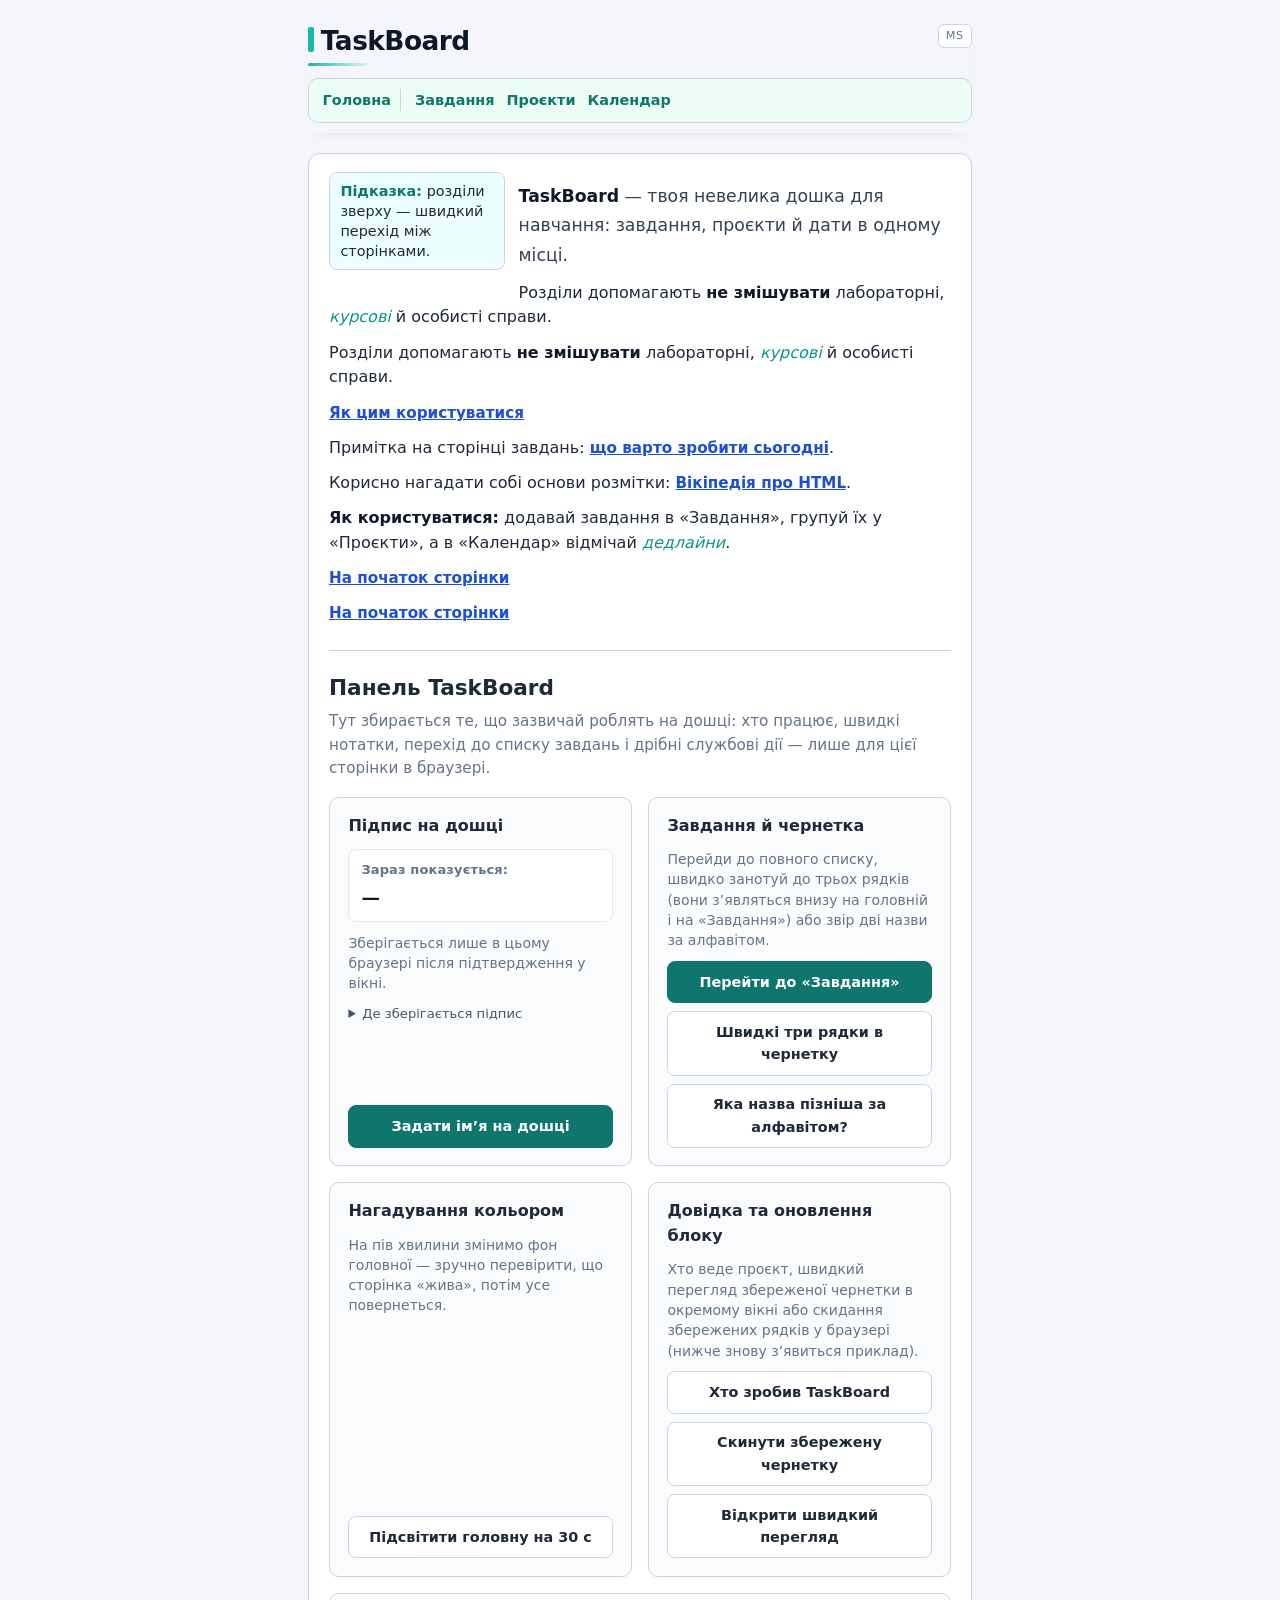
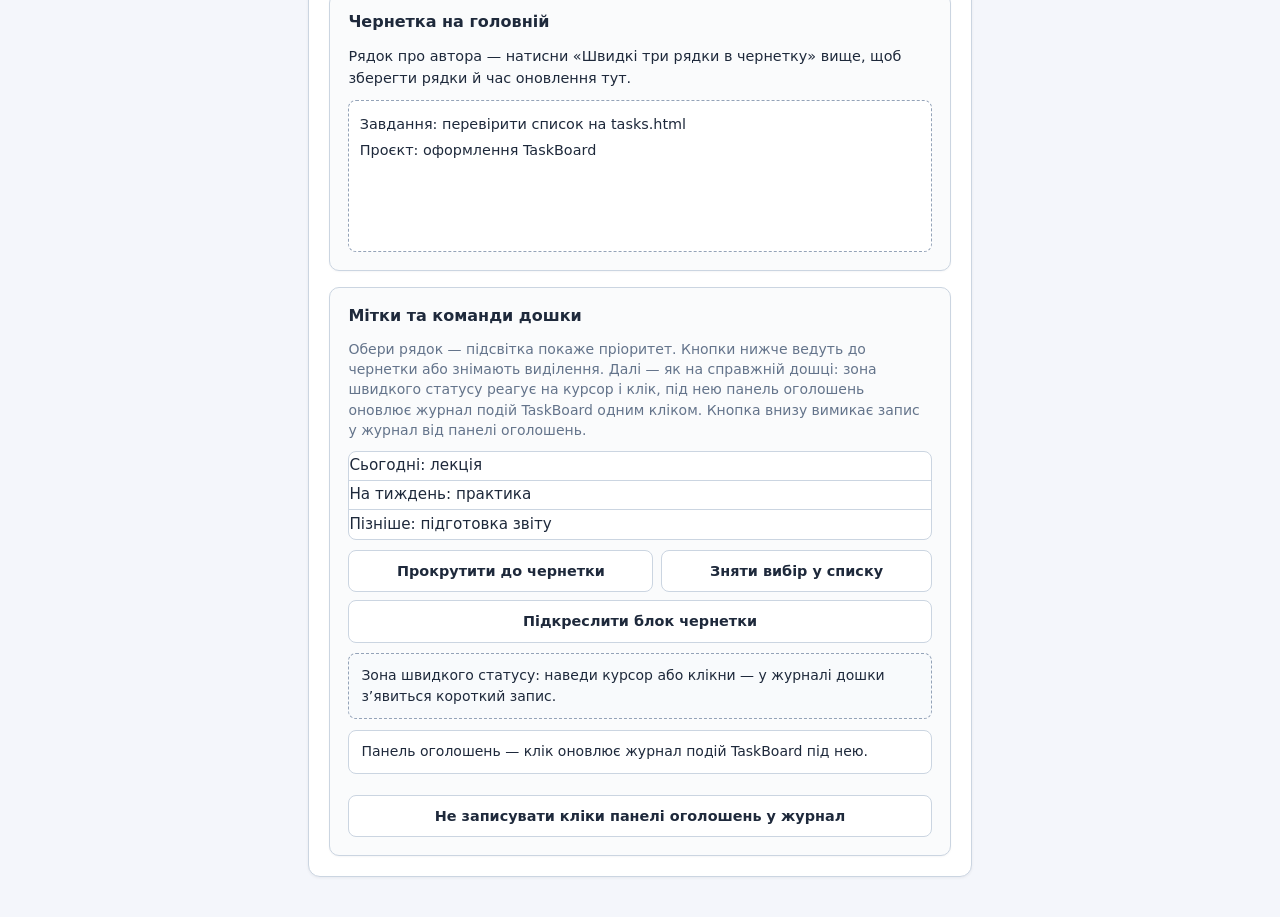
==== commit 2548a17c: "LR7: DOM-події, делегування, data-behavior, handleEvent і чернетка в localStorage" ====
--- a/index.html
+++ b/index.html
@@ -50,8 +50,8 @@
         <header class="tb-lab__intro">
           <h2 id="page-scripts-title">Панель TaskBoard</h2>
           <p>
-            Підпис, чернетка й перехід до завдань — як на справжній дошці. Окремо внизу — невелика зона для вправи з DOM
-            (вона не змінює ваші списки на інших сторінках).
+            Тут збирається те, що зазвичай роблять на дошці: хто працює, швидкі нотатки, перехід до списку завдань і дрібні
+            службові дії — лише для цієї сторінки в браузері.
           </p>
         </header>
 
@@ -64,47 +64,93 @@
             </p>
             <p class="tb-card__hint">Зберігається лише в цьому браузері після підтвердження у вікні.</p>
             <details class="tb-details">
-              <summary>Для звіту: де лежить значення</summary>
-              <p><code>localStorage</code>, ключ <code>taskboardDisplayName</code>.</p>
+              <summary>Де зберігається підпис</summary>
+              <p>У пам’яті цього браузера (ключ <code>taskboardDisplayName</code>).</p>
             </details>
-            <button type="button" id="btn-native-windows" class="tb-btn tb-btn--accent">Змінити підпис</button>
+            <button type="button" id="btn-native-windows" class="tb-btn tb-btn--accent">Задати ім’я на дошці</button>
           </section>
 
           <section class="tb-card" aria-labelledby="tb-work-heading">
-            <h3 id="tb-work-heading">Робота зі списками</h3>
-            <p class="tb-card__hint">Перехід до списку завдань, чернетка з трьох пунктів, порівняння двох рядків за алфавітом (не за довжиною).</p>
+            <h3 id="tb-work-heading">Завдання й чернетка</h3>
+            <p class="tb-card__hint">
+              Перейди до повного списку, швидко занотуй до трьох рядків (вони з’являться внизу на головній і на «Завдання») або звір дві назви за алфавітом.
+            </p>
             <div class="tb-card__actions">
-              <button type="button" id="btn-open-tasks" class="tb-btn tb-btn--accent">Відкрити «Завдання»</button>
-              <button type="button" id="btn-user-lines" class="tb-btn">Чернетка з 3 пунктів</button>
-              <button type="button" id="btn-string-compare" class="tb-btn">Порівняти за алфавітом</button>
+              <button type="button" id="btn-open-tasks" class="tb-btn tb-btn--accent">Перейти до «Завдання»</button>
+              <button type="button" id="btn-user-lines" class="tb-btn">Швидкі три рядки в чернетку</button>
+              <button type="button" id="btn-string-compare" class="tb-btn">Яка назва пізніша за алфавітом?</button>
             </div>
           </section>
 
           <section class="tb-card" aria-labelledby="tb-look-heading">
-            <h3 id="tb-look-heading">Вигляд головної</h3>
-            <p class="tb-card__hint">Коротка підсвітка фону, щоб перевірити роботу зі сторінкою.</p>
+            <h3 id="tb-look-heading">Нагадування кольором</h3>
+            <p class="tb-card__hint">На пів хвилини змінимо фон головної — зручно перевірити, що сторінка «жива», потім усе повернеться.</p>
             <div class="tb-card__actions">
-              <button type="button" id="btn-temp-background" class="tb-btn">Підсвітити фон на 30 с</button>
+              <button type="button" id="btn-temp-background" class="tb-btn">Підсвітити головну на 30 с</button>
             </div>
           </section>
 
           <section class="tb-card tb-card--course" aria-labelledby="tb-course-heading">
-            <h3 id="tb-course-heading">Демо для звіту (JavaScript)</h3>
-            <p class="tb-card__hint">Картка автора, маніпуляції DOM, <code>document.write</code> у новому вікні.</p>
+            <h3 id="tb-course-heading">Довідка та оновлення блоку</h3>
+            <p class="tb-card__hint">
+              Хто веде проєкт, швидкий перегляд збереженої чернетки в окремому вікні або скидання збережених рядків у браузері (нижче знову з’явиться приклад).
+            </p>
             <div class="tb-card__actions">
-              <button type="button" id="btn-author-card" class="tb-btn">Автор TaskBoard</button>
-              <button type="button" id="btn-dom-demo" class="tb-btn">Змінити чернетку (DOM)</button>
-              <button type="button" id="btn-document-write" class="tb-btn">Нове вікно (write)</button>
-            </div>
-          </section>
-
-          <section class="tb-card tb-card--wide tb-card--sandbox" aria-labelledby="tb-sandbox-heading">
-            <h3 id="tb-sandbox-heading">Зона «чернетка» для DOM</h3>
-            <p id="author-snippet" data-role="автор">Рядок автора — його змінить демо DOM нижче.</p>
+              <button type="button" id="btn-author-card" class="tb-btn">Хто зробив TaskBoard</button>
+              <button type="button" id="btn-clear-home-draft" class="tb-btn">Скинути збережену чернетку</button>
+              <button type="button" id="btn-document-write" class="tb-btn">Відкрити швидкий перегляд</button>
+            </div>
+          </section>
+
+          <section
+            id="tb-draft-card"
+            class="tb-card tb-card--wide tb-card--sandbox"
+            aria-labelledby="tb-sandbox-heading"
+          >
+            <h3 id="tb-sandbox-heading">Чернетка на головній</h3>
+            <p id="author-snippet" data-role="автор">
+              Рядок про автора — натисни «Швидкі три рядки в чернетку» вище, щоб зберегти рядки й час оновлення тут.
+            </p>
             <div id="dom-sandbox">
               <p class="sandbox-line">Завдання: перевірити список на tasks.html</p>
               <p class="sandbox-line">Проєкт: оформлення TaskBoard</p>
             </div>
+          </section>
+
+          <section class="tb-card tb-card--wide" aria-labelledby="tb-board-focus-heading">
+            <h3 id="tb-board-focus-heading">Мітки та команди дошки</h3>
+            <p class="tb-card__hint">
+              Обери рядок — підсвітка покаже пріоритет. Кнопки нижче ведуть до чернетки або знімають виділення.
+              Далі — як на справжній дошці: зона швидкого статусу реагує на курсор і клік, під нею панель оголошень оновлює журнал подій TaskBoard одним кліком.
+              Кнопка внизу вимикає запис у журнал від панелі оголошень.
+            </p>
+            <ul
+              id="tb-focus-list"
+              class="tb-focus-list"
+              onclick="window.taskboardListSelect && window.taskboardListSelect(event)"
+            >
+              <li class="tb-focus-list__item" data-behavior="pin">Сьогодні: лекція</li>
+              <li class="tb-focus-list__item" data-behavior="pin">На тиждень: практика</li>
+              <li class="tb-focus-list__item" data-behavior="pin">Пізніше: підготовка звіту</li>
+            </ul>
+            <nav id="tb-board-menu" class="tb-board-menu" aria-label="Команди дошки">
+              <button type="button" class="tb-btn tb-board-menu__btn" data-behavior="scrollDraft">Прокрутити до чернетки</button>
+              <button type="button" class="tb-btn tb-board-menu__btn" data-behavior="clearPins">Зняти вибір у списку</button>
+              <button type="button" class="tb-btn tb-board-menu__btn" data-behavior="emphasizeSandbox">Підкреслити блок чернетки</button>
+            </nav>
+            <div
+              id="tb-canvas-hit"
+              class="tb-canvas-hit"
+              tabindex="0"
+              onmouseenter="window.taskboardZoneEnterAttr && window.taskboardZoneEnterAttr(event)"
+            >
+              Зона швидкого статусу: наведи курсор або клікни — у журналі дошки з’явиться короткий запис.
+            </div>
+            <div id="tb-target-panel" class="tb-target-panel" role="status" tabindex="0" data-tb-role="Панель оголошень TaskBoard">
+              Панель оголошень — клік оновлює журнал подій TaskBoard під нею.
+            </div>
+            <p id="tb-event-log" class="tb-card__hint" aria-live="polite"></p>
+            <button type="button" id="tb-unbind-panel-trace" class="tb-btn">Не записувати кліки панелі оголошень у журнал</button>
           </section>
         </div>
       </section>
@@ -113,37 +159,26 @@
   <script>
     (function () {
       function bindNativeWindowsDemo() {
-        window.alert(
-          "TaskBoard — крок 1 з 3: alert.\n\n" +
-            "Далі з’явиться prompt: введіть ім’я або нік, яким ви підписуєтесь на дошці.\n" +
-            "Якщо у prompt натиснете «Скасувати», вікно підтвердження (confirm) не відкриється."
-        );
-        const name = window.prompt(
-          "TaskBoard — крок 2 з 3: prompt.\n\nЯк до вас звертатися на дошці (ім’я або нік)?",
-          ""
-        );
+        window.alert("Зараз можна задати підпис на дошці.");
+        const name = window.prompt("Як до тебе звертатися на дошці?", "");
         if (name === null) {
-          window.alert("TaskBoard: введення імені скасовано — поверніться до кнопки, коли будете готові.");
-          return;
-        }
-        const accepted = window.confirm(
-          "TaskBoard — крок 3 з 3: confirm.\n\nПідпис на дошці: «" +
-            name +
-            "».\n\nOK — зберегти в localStorage і показати в блоці «Підпис на дошці» нижче.\nСкасувати — не зберігати."
-        );
+          window.alert("Гаразд, залишаємо як було.");
+          return;
+        }
+        const accepted = window.confirm("Зберегти підпис «" + name + "»?");
         if (!accepted) {
-          window.alert("TaskBoard: підпис не збережено (у confirm натиснуто Скасувати).");
+          window.alert("Не зберігаємо.");
           return;
         }
         const trimmed = name.trim();
         if (trimmed === "") {
-          window.alert("TaskBoard: підпис лише з пробілів — нічого не збережено, введіть букви або цифри.");
+          window.alert("Потрібні букви або цифри — лише пробіли не підходять.");
           return;
         }
         try {
           window.localStorage.setItem("taskboardDisplayName", trimmed);
         } catch (err) {
-          window.alert("TaskBoard: не вдалося записати в localStorage (наприклад, приватний режим).");
+          window.alert("Не вдалося зберегти — спробуй у звичайному вікні браузера.");
           return;
         }
         const slot = document.getElementById("board-display-name");
--- a/styles.css
+++ b/styles.css
@@ -466,6 +466,11 @@
   height: auto;
 }
 
+/* Прокрутка до чернетки: цілий блок + відступ під липку шапку */
+#tb-draft-card {
+  scroll-margin-top: 5.5rem;
+}
+
 .tb-card--sandbox > *:last-child {
   margin-top: 0;
 }
@@ -588,6 +593,7 @@
 .tb-card--sandbox #dom-sandbox {
   margin: 0;
   padding: 0.5rem 0.65rem;
+  min-height: 9.5rem;
   background: var(--panel);
   border: 1px dashed #94a3b8;
   border-radius: 8px;
@@ -598,3 +604,116 @@
   margin: 0.25rem 0;
 }
 
+/* Мітки та команди дошки (події миші, делегування, data-behavior) */
+.tb-focus-list {
+  list-style: none;
+  margin: 0;
+  padding: 0;
+  border: 1px solid var(--border);
+  border-radius: 8px;
+  overflow: hidden;
+  background: var(--panel);
+}
+
+.tb-focus-list__item {
+  padding: 0.55rem 0.75rem;
+  cursor: pointer;
+  border-bottom: 1px solid var(--border);
+  transition: background 0.15s ease, box-shadow 0.15s ease;
+}
+
+.tb-focus-list__item:last-child {
+  border-bottom: 0;
+}
+
+.tb-focus-list__item:hover {
+  background: #f8fafc;
+}
+
+.tb-focus-list__item.is-selected {
+  background: #ecfdf5;
+  box-shadow: inset 3px 0 0 var(--accent-dark);
+}
+
+.tb-board-menu {
+  display: flex;
+  flex-wrap: wrap;
+  gap: 0.5rem;
+}
+
+.tb-board-menu .tb-board-menu__btn {
+  flex: 1 1 auto;
+  min-width: 8rem;
+  width: auto;
+}
+
+.tb-canvas-hit {
+  padding: 0.65rem 0.75rem;
+  min-height: 2.75rem;
+  border: 1px dashed #94a3b8;
+  border-radius: 8px;
+  background: #f8fafc;
+  font-size: 0.875rem;
+  outline: none;
+}
+
+.tb-canvas-hit:focus-visible {
+  box-shadow: 0 0 0 2px rgba(20, 184, 166, 0.45);
+}
+
+.tb-target-panel {
+  padding: 0.65rem 0.75rem;
+  border: 1px solid var(--border);
+  border-radius: 8px;
+  background: var(--panel);
+  font-size: 0.875rem;
+  cursor: pointer;
+  outline: none;
+}
+
+.tb-target-panel:focus-visible {
+  box-shadow: 0 0 0 2px rgba(20, 184, 166, 0.35);
+}
+
+.tb-sandbox-spotlight {
+  outline: 2px solid var(--accent-dark);
+  outline-offset: 2px;
+  transition: outline 0.2s ease;
+}
+
+/* Чернетка з головної на сторінці «Завдання» */
+body.page-tasks .tasks-home-draft {
+  margin-top: 1.35rem;
+  padding-top: 1rem;
+  border-top: 1px solid var(--border);
+}
+
+body.page-tasks .tasks-home-draft h2 {
+  margin: 0 0 0.35rem;
+  font-size: 1.05rem;
+  font-weight: 700;
+  color: var(--text);
+}
+
+body.page-tasks .tasks-home-draft__hint {
+  margin: 0 0 0.5rem;
+  font-size: 0.9rem;
+  color: var(--muted);
+  line-height: 1.45;
+}
+
+body.page-tasks #tasks-home-draft ul {
+  margin: 0.35rem 0 0;
+  padding-left: 1.25rem;
+  border: 1px solid var(--border);
+  border-radius: 8px;
+  padding-top: 0.45rem;
+  padding-bottom: 0.45rem;
+  padding-right: 0.75rem;
+  background: var(--panel);
+}
+
+body.page-tasks #tasks-home-draft li {
+  margin: 0.2rem 0;
+}
+
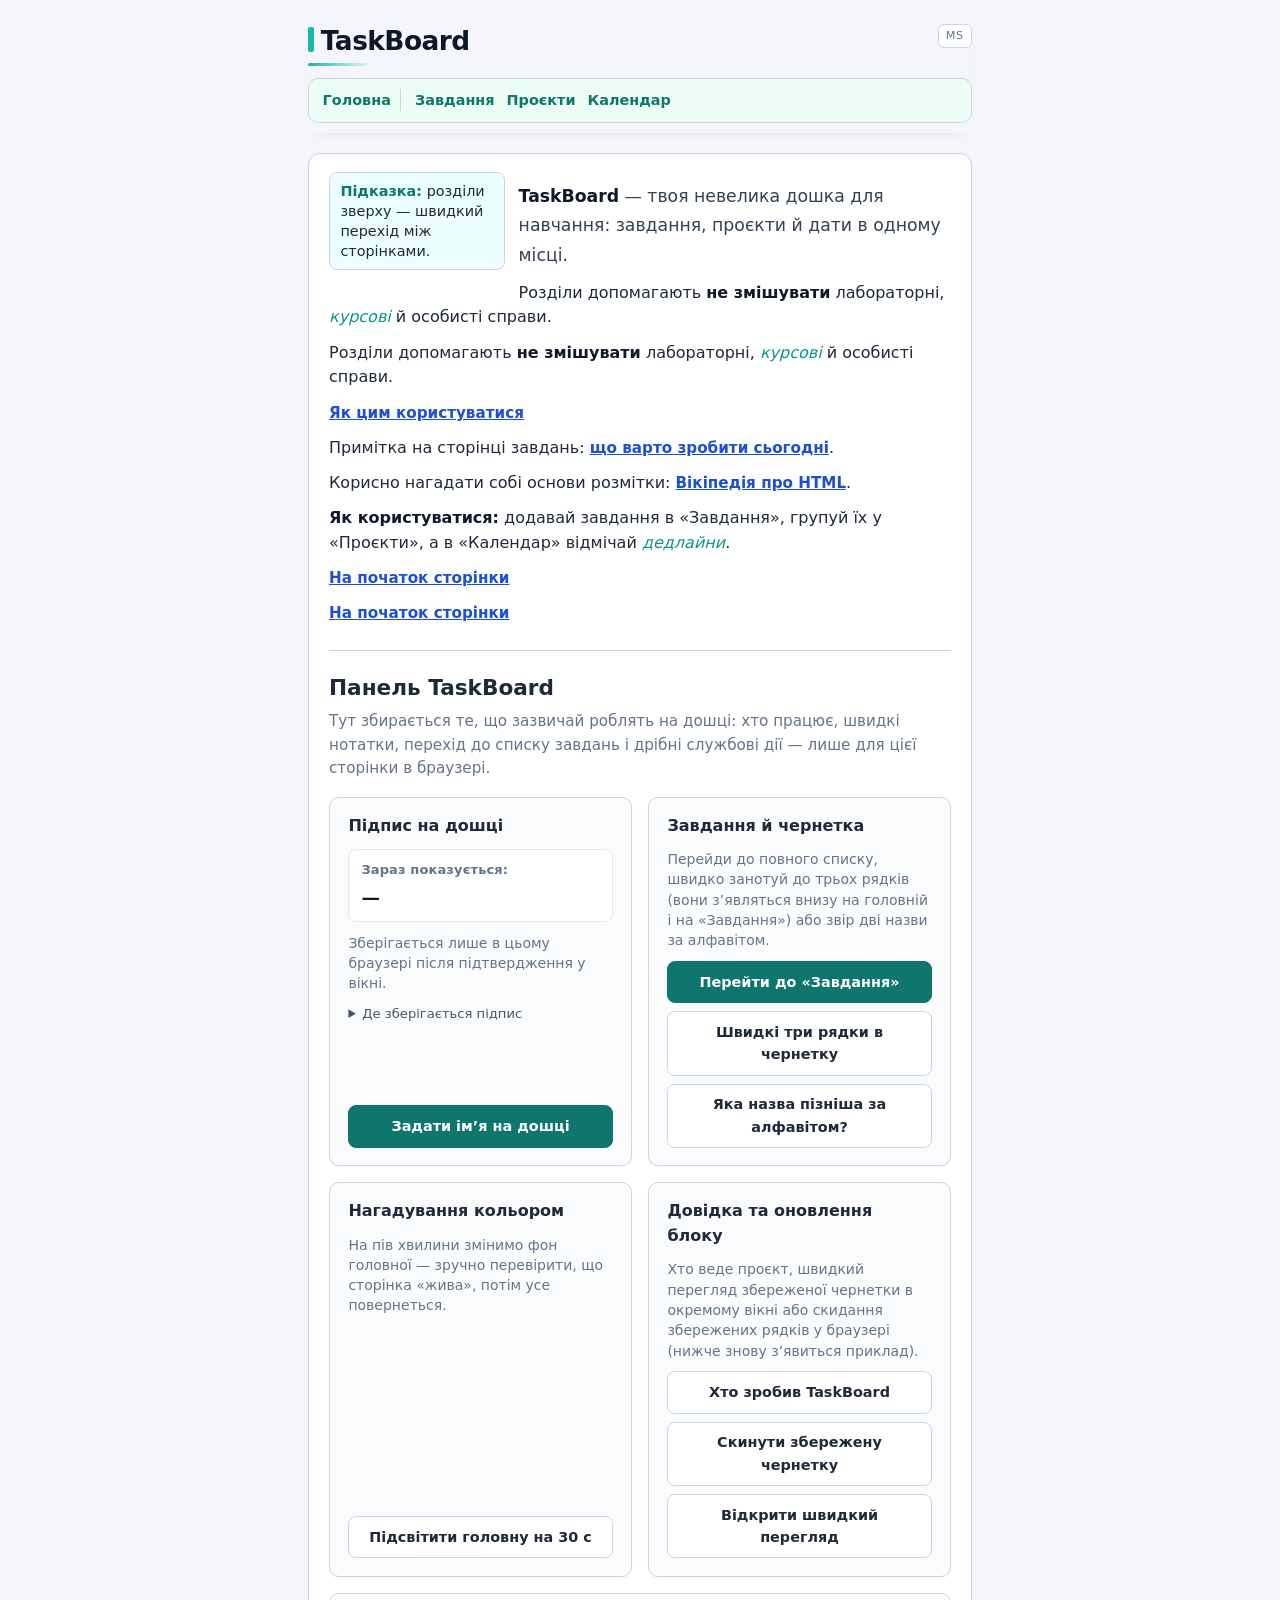
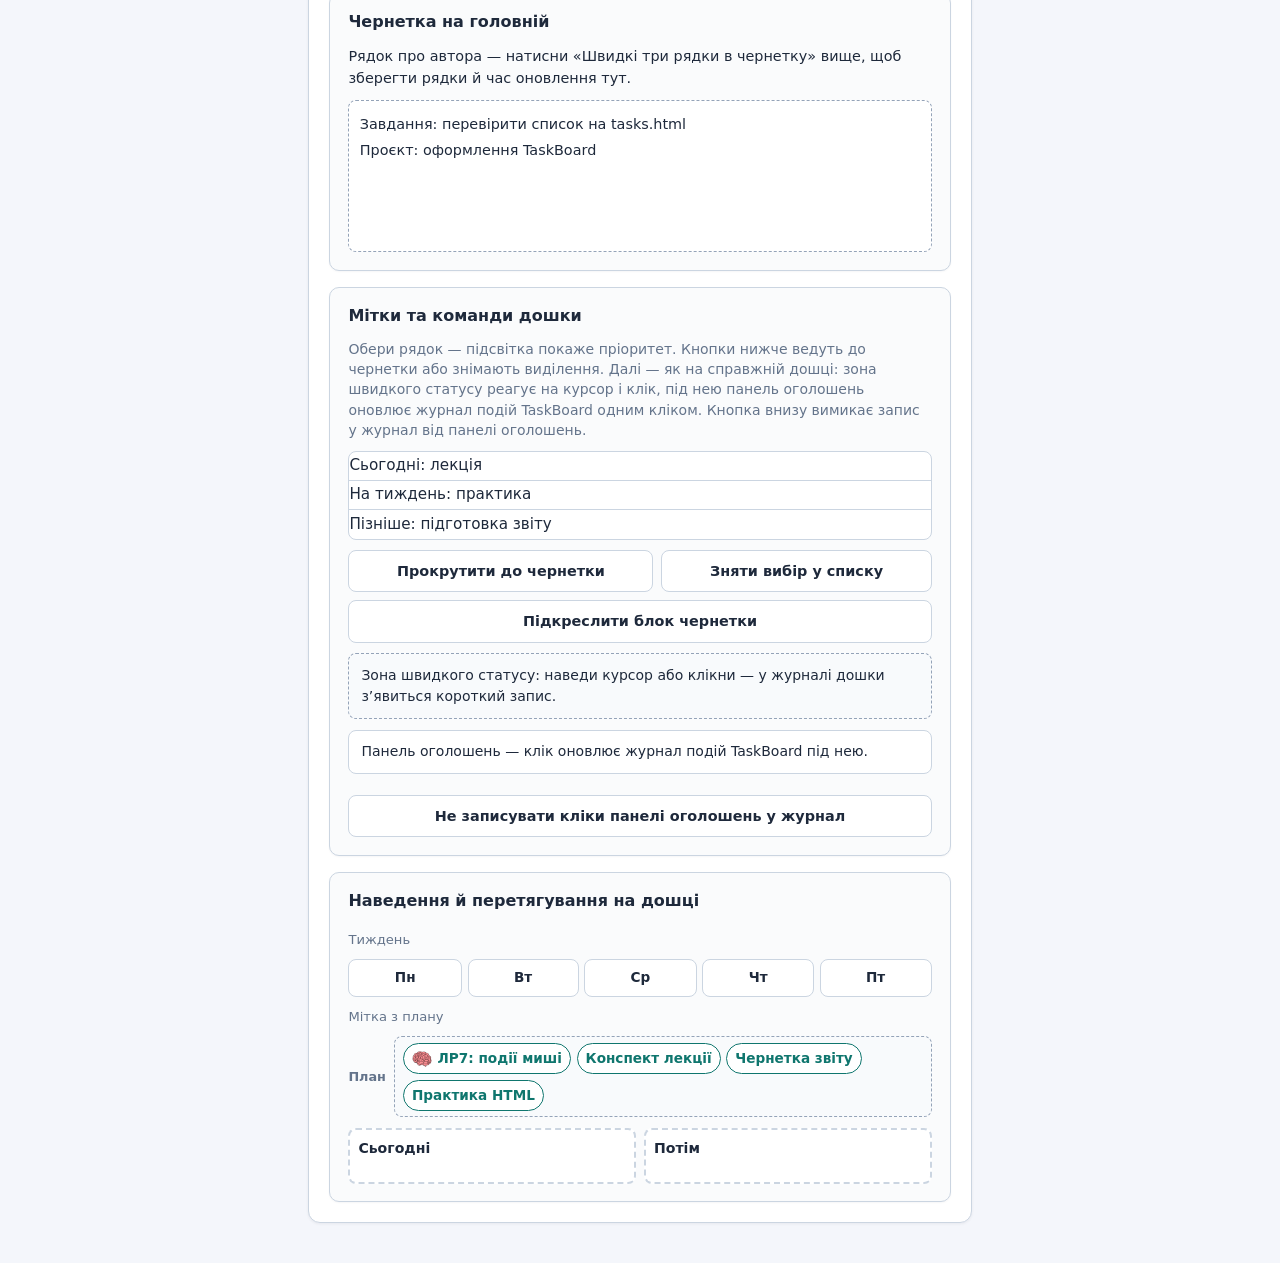
==== commit 93ad89f8: "LR8: наведення (mouseover/mouseout), перетягування, кілька міток у плані" ====
--- a/index.html
+++ b/index.html
@@ -152,6 +152,37 @@
             <p id="tb-event-log" class="tb-card__hint" aria-live="polite"></p>
             <button type="button" id="tb-unbind-panel-trace" class="tb-btn">Не записувати кліки панелі оголошень у журнал</button>
           </section>
+
+          <section class="tb-card tb-card--wide tb-mouse-drag-lab" aria-labelledby="tb-mouse-lab-heading">
+            <h3 id="tb-mouse-lab-heading">Наведення й перетягування на дошці</h3>
+            <p class="tb-card__hint tb-mouse-drag-lab__caption">Тиждень</p>
+            <div id="tb-hover-grid" class="tb-hover-grid" role="group" aria-label="Тиждень">
+              <div class="tb-hover-grid__cell" data-day="Пн">Пн</div>
+              <div class="tb-hover-grid__cell" data-day="Вт">Вт</div>
+              <div class="tb-hover-grid__cell" data-day="Ср">Ср</div>
+              <div class="tb-hover-grid__cell" data-day="Чт">Чт</div>
+              <div class="tb-hover-grid__cell" data-day="Пт">Пт</div>
+            </div>
+            <p class="tb-card__hint tb-mouse-drag-lab__caption">Мітка з плану</p>
+            <div class="tb-drag-lab">
+              <div class="tb-drag-lab__row">
+                <span class="tb-drag-lab__label">План</span>
+                <div id="tb-drag-track" class="tb-drag-track">
+                  <span class="tb-drag-token" title="Перетягни в зону нижче">
+                    <img class="tb-drag-token__icon" src="images/brain.png" alt="" width="20" height="20" />
+                    ЛР7: події миші
+                  </span>
+                  <span class="tb-drag-token" title="Перетягни в зону нижче">Конспект лекції</span>
+                  <span class="tb-drag-token" title="Перетягни в зону нижче">Чернетка звіту</span>
+                  <span class="tb-drag-token" title="Перетягни в зону нижче">Практика HTML</span>
+                </div>
+              </div>
+              <div class="tb-drag-lab__targets">
+                <div id="tb-drop-today" class="tb-drop-zone" data-zone="Сьогодні">Сьогодні</div>
+                <div id="tb-drop-later" class="tb-drop-zone" data-zone="Потім">Потім</div>
+              </div>
+            </div>
+          </section>
         </div>
       </section>
     </main>
--- a/styles.css
+++ b/styles.css
@@ -717,3 +717,134 @@
   margin: 0.2rem 0;
 }
 
+/* LR7+: mouseover / mouseout + перетягування mousedown / mousemove / mouseup */
+.tb-mouse-drag-lab__caption {
+  margin: 0.65rem 0 0.35rem;
+  font-size: 0.82rem;
+}
+
+.tb-mouse-drag-lab > h3 + .tb-mouse-drag-lab__caption {
+  margin-top: 0.35rem;
+}
+
+.tb-hover-grid {
+  display: flex;
+  flex-wrap: wrap;
+  gap: 0.35rem;
+}
+
+.tb-hover-grid__cell {
+  flex: 1 1 auto;
+  min-width: 2.75rem;
+  padding: 0.45rem 0.35rem;
+  text-align: center;
+  font-size: 0.85rem;
+  font-weight: 600;
+  color: var(--text);
+  background: var(--panel);
+  border: 1px solid var(--border);
+  border-radius: 8px;
+  transition: background 0.12s ease, border-color 0.12s ease, box-shadow 0.12s ease;
+}
+
+.tb-hover-grid__cell--hot {
+  background: #ecfdf5;
+  border-color: var(--accent-dark);
+  box-shadow: 0 0 0 2px rgba(13, 148, 136, 0.2);
+}
+
+.tb-drag-lab {
+  margin-top: 0.25rem;
+}
+
+.tb-drag-lab__row {
+  display: flex;
+  align-items: center;
+  gap: 0.5rem;
+  margin-bottom: 0.65rem;
+}
+
+.tb-drag-lab__label {
+  flex: 0 0 auto;
+  font-size: 0.8rem;
+  font-weight: 700;
+  color: var(--muted);
+}
+
+.tb-drag-track {
+  flex: 1;
+  min-height: 2.75rem;
+  padding: 0.35rem 0.5rem;
+  display: flex;
+  flex-wrap: wrap;
+  align-items: center;
+  align-content: center;
+  gap: 0.35rem;
+  background: #f8fafc;
+  border: 1px dashed #94a3b8;
+  border-radius: 8px;
+}
+
+.tb-drag-token {
+  display: inline-flex;
+  align-items: center;
+  gap: 0.35rem;
+  padding: 0.25rem 0.5rem;
+  font-size: 0.85rem;
+  font-weight: 600;
+  color: var(--accent-dark);
+  background: #fff;
+  border: 1px solid var(--accent-dark);
+  border-radius: 999px;
+  cursor: grab;
+  user-select: none;
+  touch-action: none;
+}
+
+.tb-drag-token:active {
+  cursor: grabbing;
+}
+
+.tb-drag-token--dragging {
+  z-index: 100;
+  box-shadow: 0 6px 20px rgba(15, 23, 42, 0.18);
+  opacity: 0.95;
+}
+
+.tb-drag-token__icon {
+  display: block;
+  flex-shrink: 0;
+  pointer-events: none;
+}
+
+.tb-drag-lab__targets {
+  display: flex;
+  flex-wrap: wrap;
+  gap: 0.5rem;
+}
+
+.tb-drop-zone {
+  flex: 1 1 8rem;
+  min-height: 3.5rem;
+  padding: 0.5rem;
+  font-size: 0.88rem;
+  font-weight: 600;
+  color: var(--text);
+  background: var(--panel);
+  border: 2px dashed #cbd5e1;
+  border-radius: 8px;
+  display: flex;
+  flex-direction: column;
+  align-items: flex-start;
+  gap: 0.35rem;
+}
+
+.tb-drop-zone--over {
+  border-color: var(--accent-dark);
+  background: #f0fdfa;
+}
+
+body.tb-drag-active {
+  user-select: none;
+}
+
